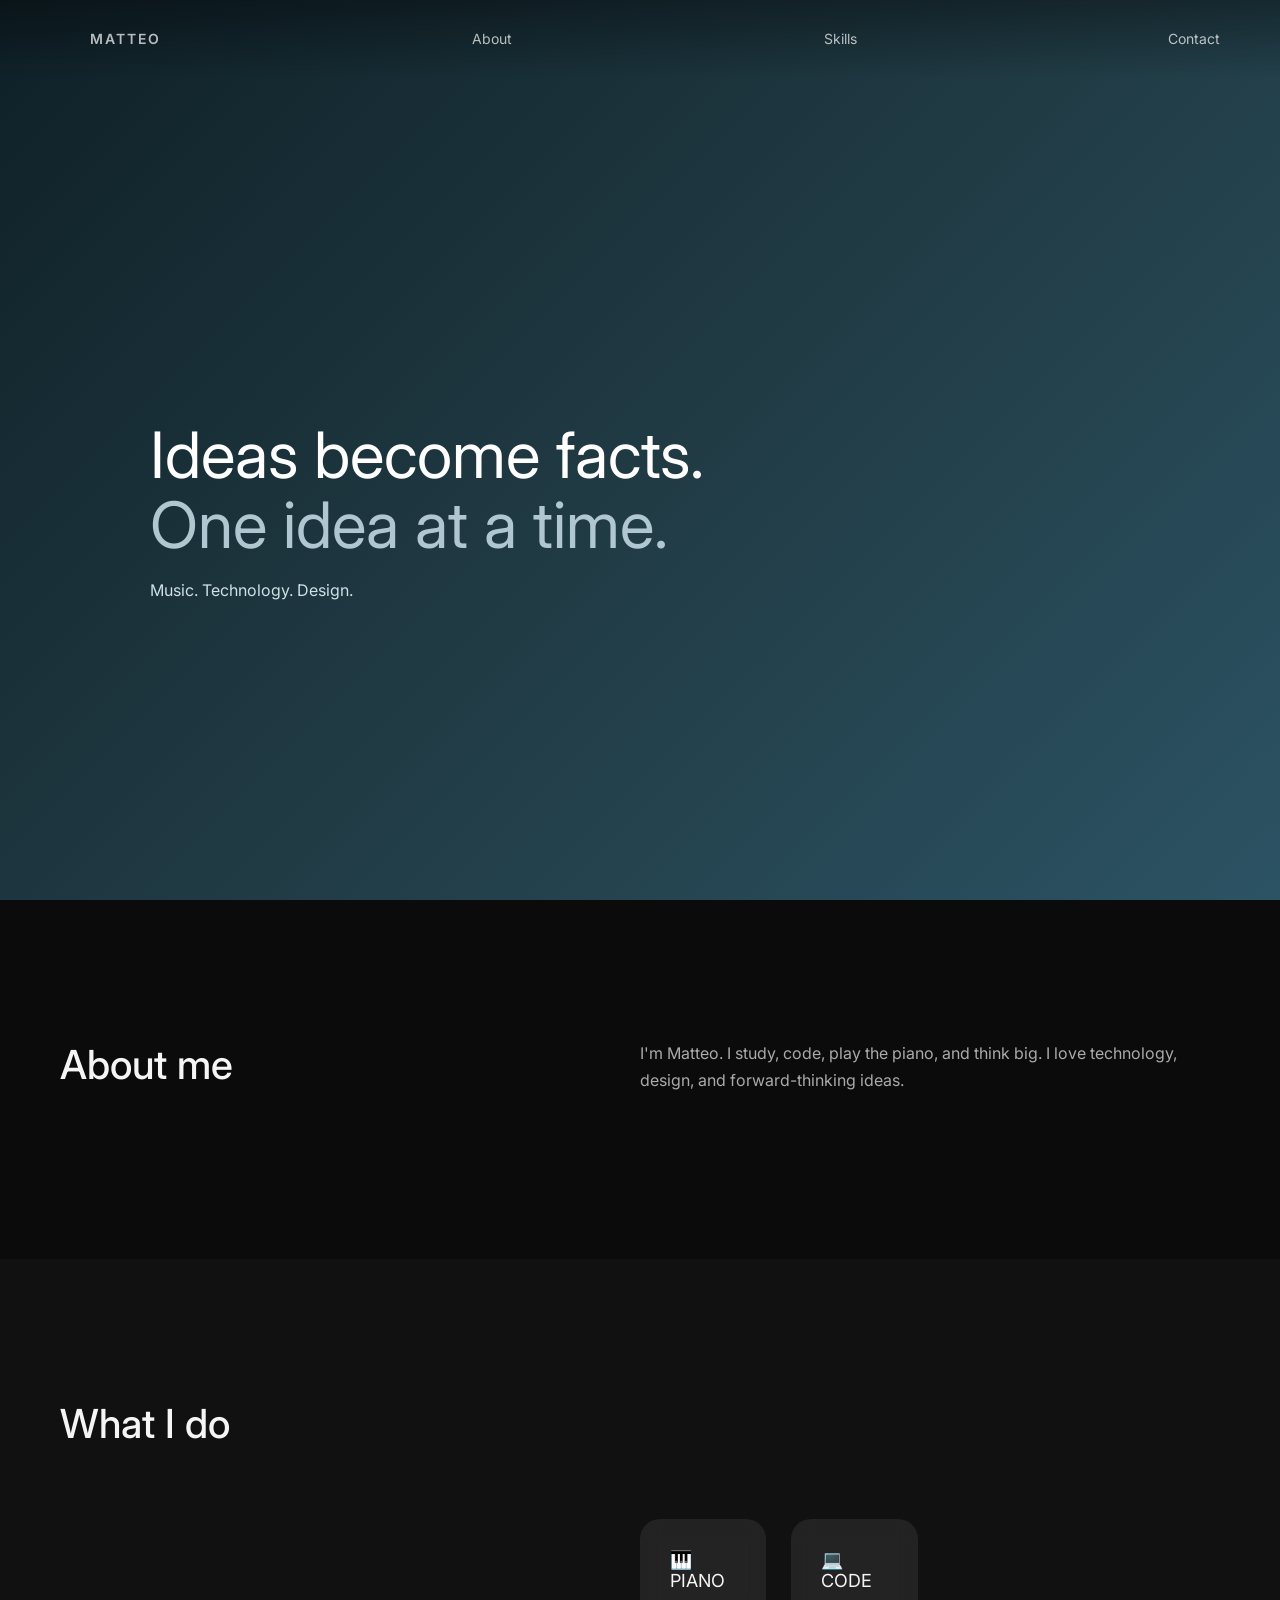
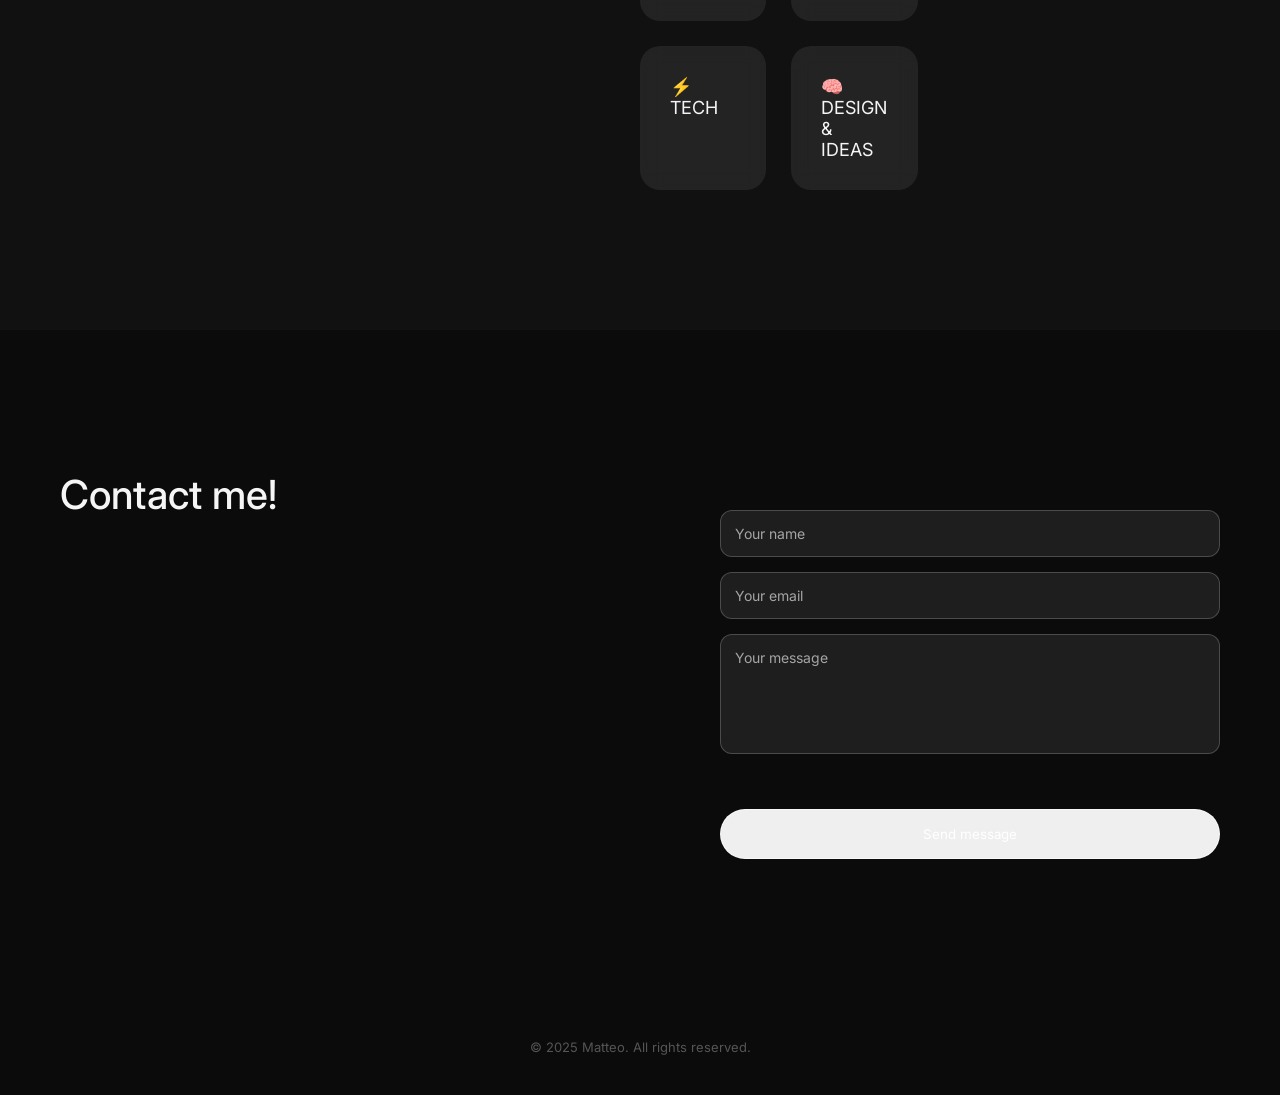
==== index.html @ 4c5456cf "first commit" ====
<!DOCTYPE html>
<html lang="it">
<head>
    <meta charset="UTF-8">
    <meta name="viewport" content="width=device-width, initial-scale=1.0">
    <title>Matteo</title>
    <link rel="stylesheet" href="style.css">
</head>
<body>
<div id="top"></div>

    <header class="hero">
        <nav class="nav">
            <a href="#top" class="logo">MATTEO</a>
            <a href="#about">About</a>
            <a href="#skills">Skills</a>
            <a href="#contact">Contact</a>
        </nav>

        <div class="hero-content">
            <h1>Ideas become facts.<br><span>One idea at a time.</span></h1>
            <p>Music. Technology. Design.</p>
        </div>
    </header>

    <section id="about" class="section">
        <h2>About me</h2>
        <p>
            I'm Matteo. I study, code, play the piano, and think big. I love technology, design, and forward-thinking ideas.
        </p>
    </section>

    <section id="skills" class="section dark">
        <h2>What I do</h2>
        <div class="cards">
            <div class="cards">
    <a href="PIANO.html" class="card">🎹 PIANO</a>
    <a href="CODE.html" class="card">💻 CODE</a>
    <a href="TECH.html" class="card">⚡ TECH</a>
    <a href="D_AND_I.html" class="card">🧠 DESIGN & IDEAS</a>
</div>

        </div>
    </section>

    <section id="contact" class="section">
        <h2>Contact me!</h2>
        <form action="https://formspree.io/f/xykgbzya" method="POST" class="contact-form">
    <input type="text" name="name" placeholder="Your name" required>
    <input type="email" name="email" placeholder="Your email" required>
    <textarea name="message" placeholder="Your message" required></textarea>

    <button type="submit" class="cta">Send message</button>
</form>

    </section>

    <footer>
        © 2025 Matteo. All rights reserved.
    </footer>

</body>
</html>
---- style.css ----
@import url('https://fonts.googleapis.com/css2?family=Inter:wght@300;400;600&display=swap');

* {
    margin: 0;
    padding: 0;
    box-sizing: border-box;
    font-family: 'Inter', sans-serif;
}

body {
    background: #0b0b0b;
    color: #f5f5f5;
}

/* NAV */
.nav {
    position: fixed;
    top: 0;
    left: 0;
    width: 100%;
    padding: 30px 60px;
    display: flex;
    justify-content: space-between;
    align-items: center;
    z-index: 1000;
    background: linear-gradient(
        to bottom,
        rgba(0, 0, 0, 0.35),
        rgba(0, 0, 0, 0)
    );
}


.nav a {
    color: rgba(255,255,255,0.7);
    text-decoration: none;
    font-size: 14px;
    margin-left: 30px;
    transition: 0.3s;
}

.nav a:hover {
    color: white;
}

.logo {
    font-weight: 600;
    letter-spacing: 2px;
}

/* HERO */
.hero {
    min-height: 100vh;
    display: grid;
    place-items: center;
    padding-top: 120px; /* 🔥 QUESTO È IL FIX */
    background: linear-gradient(135deg, #0f2027, #203a43, #2c5364);
}


.hero-content {
    max-width: 1100px;
    width: 100%;
    padding: 0 60px;
}

.hero-content h1 {
    font-size: 64px;
    font-weight: 400;
    line-height: 1.1;
    color: #ffffff;
}

.hero-content span {
    color: #b0c7d1;
}

.hero-content p {
    margin-top: 20px;
    color: #d0e0e7;
    font-size: 16px;
}

/* SECTIONS */
.section {
    padding: 140px 60px;
    display: flex;
    justify-content: center;
}

.section > * {
    max-width: 1100px;
    width: 100%;
}


.section h2 {
    font-size: 40px;
    margin-bottom: 30px;
    font-weight: 500;
}


.section p {
    max-width: 600px;
    color: #aaa;
    line-height: 1.7;
}

.dark {
    background: #111;
    max-width: none;
}

/* CARDS */
.cards {
    display: grid;
    grid-template-columns: repeat(2, 1fr);
    gap: 25px;
    margin-top: 60px;
}

.card {
    background: rgba(255, 255, 255, 0.08);
    backdrop-filter: blur(10px);
    border-radius: 20px;
    padding: 30px;
    font-size: 18px;
    transition: 0.4s ease;
}

.card:hover {
    transform: translateY(-6px);
    background: rgba(255, 255, 255, 0.14);
}


/* CTA */
.cta {
    display: inline-block;
    margin-top: 40px;
    padding: 16px 40px;
    border-radius: 999px;
    border: 1px solid rgba(255,255,255,0.6);
    color: white;
    text-decoration: none;
    transition: 0.3s;
}

.cta:hover {
    background: white;
    color: #0f2027;
}

/* FOOTER */
footer {
    text-align: center;
    padding: 40px;
    font-size: 13px;
    color: #555;
}

.contact-form {
    max-width: 500px;
    margin-top: 40px;
    display: flex;
    flex-direction: column;
    gap: 15px;
}

.contact-form input,
.contact-form textarea {
    background: rgba(255,255,255,0.08);
    border: 1px solid rgba(255,255,255,0.2);
    border-radius: 12px;
    padding: 14px;
    color: white;
    font-size: 14px;
}

.contact-form textarea {
    min-height: 120px;
    resize: none;
}

.contact-form input::placeholder,
.contact-form textarea::placeholder {
    color: rgba(255,255,255,0.6);
}

.contact-form input:focus,
.contact-form textarea:focus {
    outline: none;
    border-color: white;
}

.page {
    min-height: 100vh;
    padding: 160px 60px;
    max-width: 1100px;
    margin: auto;
}

.page h1 {
    font-size: 64px;
    font-weight: 400;
    margin-bottom: 30px;
}

.page p {
    font-size: 18px;
    color: rgba(255,255,255,0.75);
    max-width: 600px;
    line-height: 1.7;
}

a {
    color: inherit;        /* prende il colore del testo normale */
    text-decoration: none;  /* niente sottolineatura */
    cursor: pointer;        /* rimane cliccabile */
    transition: color 0.3s; /* optional: smooth hover */
}

/* opzionale: hover leggero */
a:hover {
    color: #ffffff;         /* o qualsiasi colore “highlight” */
}

.profile-img {
    width: 220px;           /* dimensione */
    height: 180px;     
    border-radius: 0%;   
    margin-bottom: 20px;
    display: block;
}

/* MOBILE */
@media (max-width: 768px) {
    .hero-content h1 {
        font-size: 42px;
    }

    .cards {
        grid-template-columns: 1fr;
    }

    .section {
        padding: 100px 30px;
    }
}
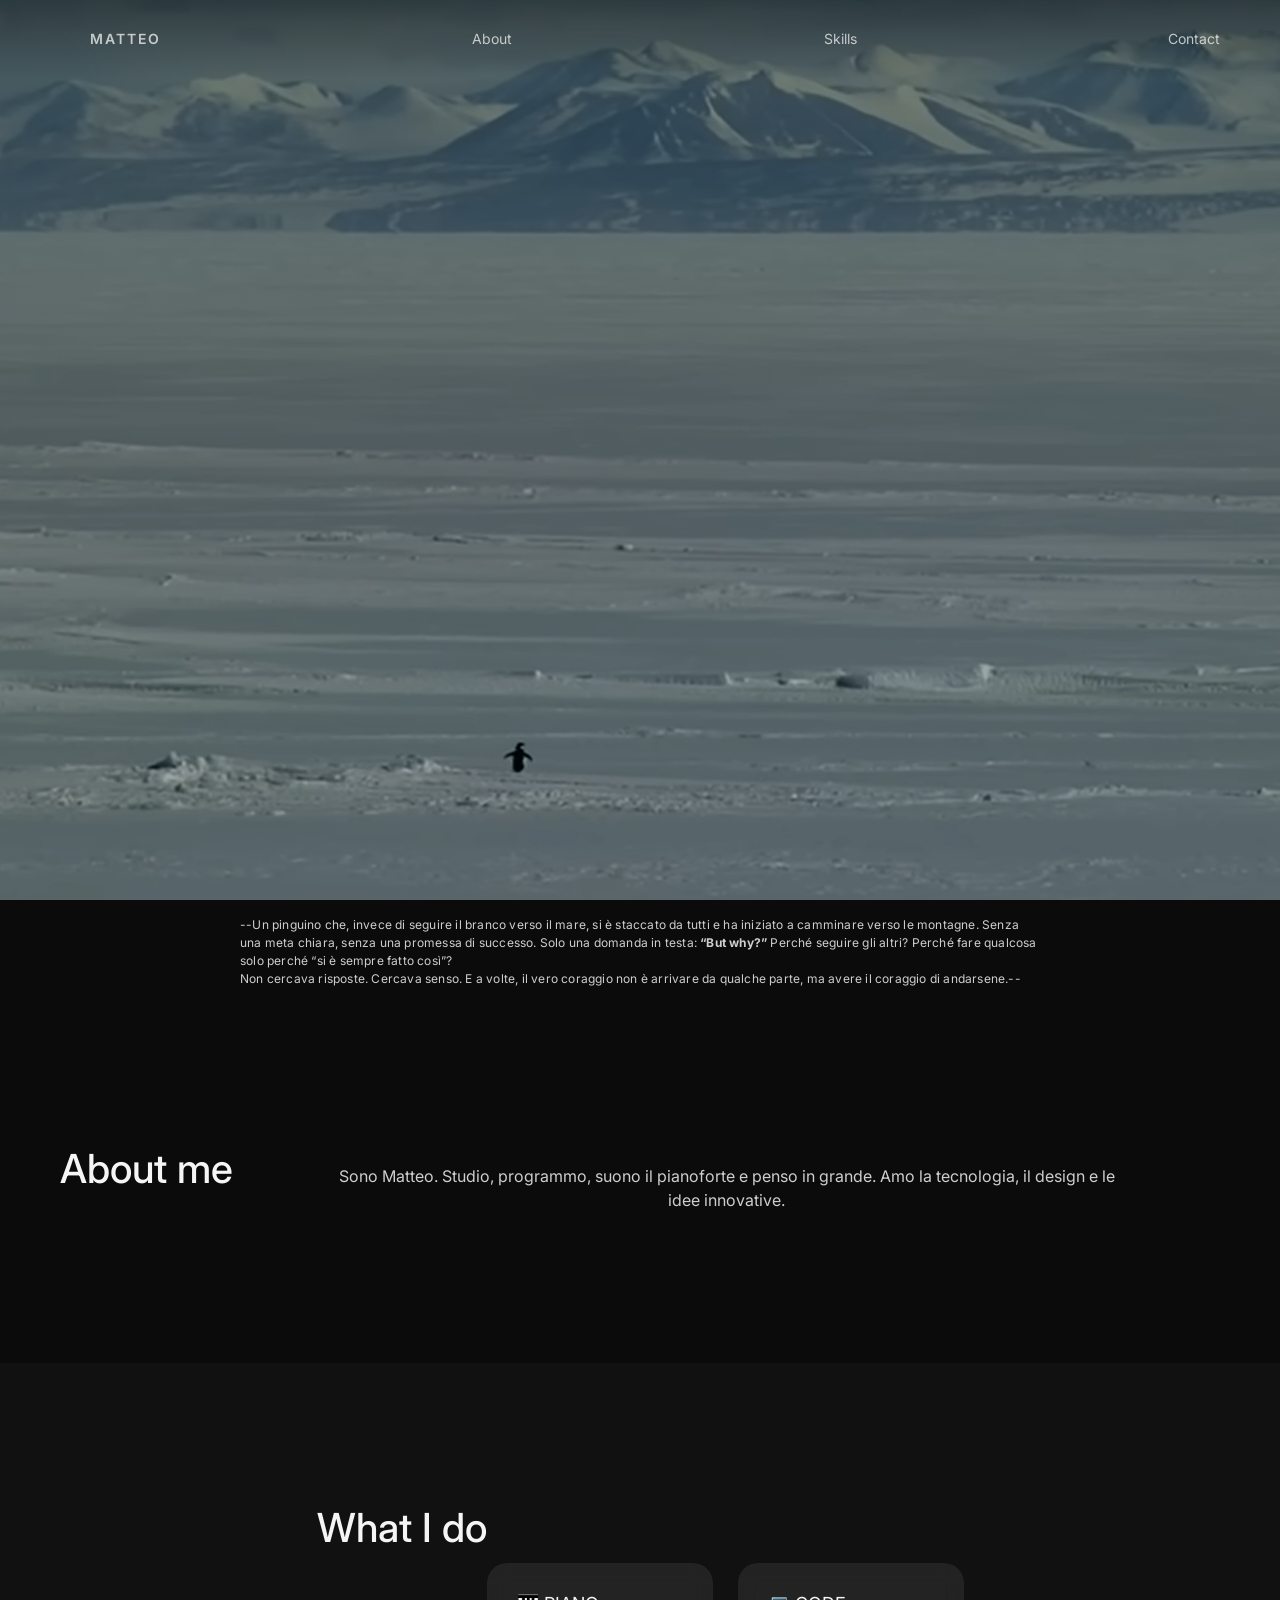
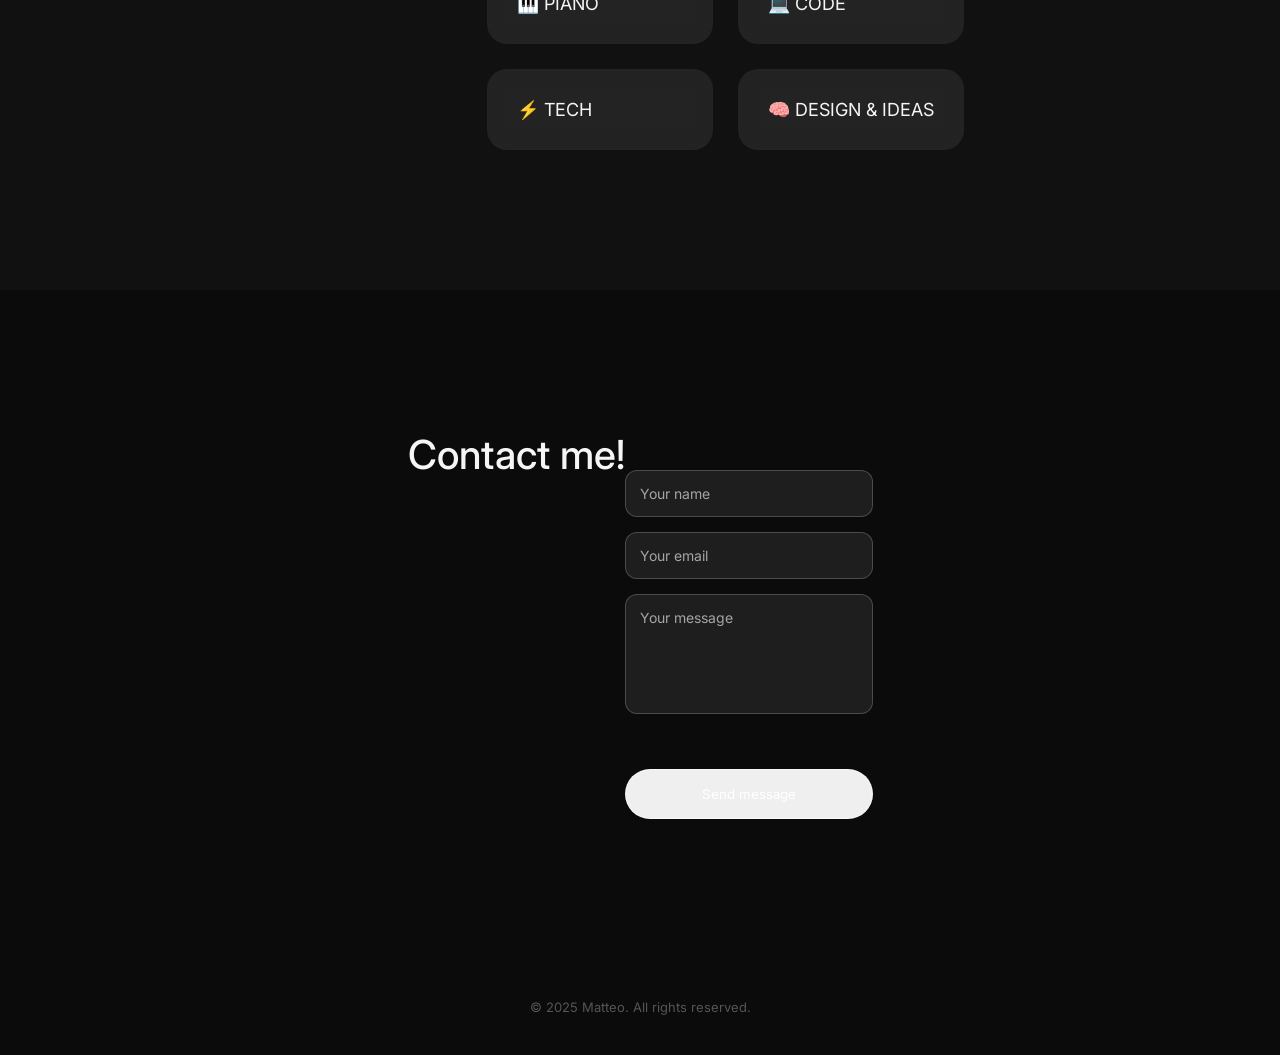
==== commit 3d27b37d: "pinguin update" ====
--- a/index.html
+++ b/index.html
@@ -9,55 +9,65 @@
 <body>
 <div id="top"></div>
 
-    <header class="hero">
-        <nav class="nav">
-            <a href="#top" class="logo">MATTEO</a>
-            <a href="#about">About</a>
-            <a href="#skills">Skills</a>
-            <a href="#contact">Contact</a>
-        </nav>
+<!-- HERO -->
+<header class="hero">
+    <nav class="nav">
+        <a href="#top" class="logo">MATTEO</a>
+        <a href="#about">About</a>
+        <a href="#skills">Skills</a>
+        <a href="#contact">Contact</a>
+    </nav>
+</header>
 
-        <div class="hero-content">
-            <h1>Ideas become facts.<br><span>One idea at a time.</span></h1>
-            <p>Music. Technology. Design.</p>
-        </div>
-    </header>
+<!-- PENGUIN CAPTION (testo piccolo sotto la foto) -->
+<section class="penguin-caption">
+    <p>
+        --Un pinguino che, invece di seguire il branco verso il mare, si è staccato da tutti e ha iniziato a camminare verso le montagne.
+        Senza una meta chiara, senza una promessa di successo. Solo una domanda in testa: <em>“But why?”</em>
+        Perché seguire gli altri? Perché fare qualcosa solo perché “si è sempre fatto così”?<br>
+        Non cercava risposte. Cercava senso.
+        E a volte, il vero coraggio non è arrivare da qualche parte, ma avere il coraggio di andarsene.--
+    </p>
+</section>
 
-    <section id="about" class="section">
-        <h2>About me</h2>
-        <p>
-            I'm Matteo. I study, code, play the piano, and think big. I love technology, design, and forward-thinking ideas.
-        </p>
-    </section>
+<!-- ABOUT ME -->
+<section id="about" class="section">
+    <h2>About me</h2>
+    <p>
+        Sono Matteo. Studio, programmo, suono il pianoforte e penso in grande. Amo la tecnologia, il design e le idee innovative.
+    </p>
+</section>
 
-    <section id="skills" class="section dark">
-        <h2>What I do</h2>
-        <div class="cards">
-            <div class="cards">
-    <a href="PIANO.html" class="card">🎹 PIANO</a>
-    <a href="CODE.html" class="card">💻 CODE</a>
-    <a href="TECH.html" class="card">⚡ TECH</a>
-    <a href="D_AND_I.html" class="card">🧠 DESIGN & IDEAS</a>
-</div>
+<!-- WHAT I DO -->
+<section id="skills" class="section dark">
+    <h2>What I do</h2>
+    <div class="cards">
+        <a href="PIANO.html" class="card">🎹 PIANO</a>
+        <a href="CODE.html" class="card">💻 CODE</a>
+        <a href="TECH.html" class="card">⚡ TECH</a>
+        <a href="D_AND_I.html" class="card">🧠 DESIGN & IDEAS</a>
+    </div>
+</section>
 
-        </div>
-    </section>
+<!-- CONTACT -->
+<section id="contact" class="section">
+    <h2>Contact me!</h2>
 
-    <section id="contact" class="section">
-        <h2>Contact me!</h2>
+    <!-- form sotto il titolo -->
+    <div class="contact-wrapper">
         <form action="https://formspree.io/f/xykgbzya" method="POST" class="contact-form">
-    <input type="text" name="name" placeholder="Your name" required>
-    <input type="email" name="email" placeholder="Your email" required>
-    <textarea name="message" placeholder="Your message" required></textarea>
+            <input type="text" name="name" placeholder="Your name" required>
+            <input type="email" name="email" placeholder="Your email" required>
+            <textarea name="message" placeholder="Your message" required></textarea>
+            <button type="submit" class="cta">Send message</button>
+        </form>
+    </div>
+</section>
 
-    <button type="submit" class="cta">Send message</button>
-</form>
-
-    </section>
-
-    <footer>
-        © 2025 Matteo. All rights reserved.
-    </footer>
+<!-- FOOTER -->
+<footer>
+    © 2025 Matteo. All rights reserved.
+</footer>
 
 </body>
 </html>
--- a/style.css
+++ b/style.css
@@ -50,18 +50,23 @@
 
 /* HERO */
 .hero {
-    min-height: 100vh;
-    display: grid;
-    place-items: center;
-    padding-top: 120px; /* 🔥 QUESTO È IL FIX */
-    background: linear-gradient(135deg, #0f2027, #203a43, #2c5364);
+    position: relative;
+    height: 100vh;
+    width: 100%;
+    background-image:
+        linear-gradient(rgba(0,0,0,0.35), rgba(0,0,0,0.35)),
+        url("pinguin.png");
+    background-size: cover;
+    background-position: center;
+    background-repeat: no-repeat;
+    z-index: 1;
 }
 
 
 .hero-content {
-    max-width: 1100px;
-    width: 100%;
-    padding: 0 60px;
+    position: relative;
+    z-index: 1;
+    max-width: 900px;
 }
 
 .hero-content h1 {
@@ -83,14 +88,18 @@
 
 /* SECTIONS */
 .section {
+    background: #0b0b0b;
+    position: relative;
+    z-index: 2;
+}
+
+.section {
+    position: relative;
+    z-index: 2;
+    background: #0b0b0b;
     padding: 140px 60px;
     display: flex;
     justify-content: center;
-}
-
-.section > * {
-    max-width: 1100px;
-    width: 100%;
 }
 
 
@@ -102,14 +111,18 @@
 
 
 .section p {
-    max-width: 600px;
-    color: #aaa;
-    line-height: 1.7;
-}
-
-.dark {
-    background: #111;
-    max-width: none;
+    display: block;       /* forza a stare sotto il titolo */
+    margin-top: 20px;     /* distanza dal titolo */
+    max-width: 800px;     /* non troppo largo */
+    margin-left: auto;    /* centrato orizzontalmente */
+    margin-right: auto;
+    text-align: center;   /* opzionale: centro il testo */
+    color: rgba(255,255,255,0.8);
+    line-height: 1.5;
+}
+
+.section.dark {
+background: #111;
 }
 
 /* CARDS */
@@ -240,12 +253,63 @@
         font-size: 42px;
     }
 
+    /* le cards diventano verticali */
     .cards {
-        grid-template-columns: 1fr;
-    }
-
+        justify-items: center; /* centra le cards nella colonna */
+    }
+
+    /* padding sezioni più compatto su mobile */
     .section {
-        padding: 100px 30px;
-    }
-}
-
+        padding: 80px 20px;
+    }
+
+    /* testo pinguino leggermente più piccolo su mobile */
+    .penguin-caption p {
+        font-size: 0.8rem;
+        line-height: 1.4;
+    }
+
+    .contact-form {
+        width: 100%;
+        max-width: 400px; /* non troppo largo su mobile */
+        margin: 20px auto 0 auto; /* centra e distanza dal titolo */
+        display: flex;
+        flex-direction: column;
+        gap: 15px; /* distanza tra input e textarea */
+    }
+
+    .contact-form input,
+    .contact-form textarea,
+    .contact-form button {
+        width: 100%;
+    }
+
+    .section p {
+        font-size: 0.85rem; /* leggermente più piccolo su telefono */
+        max-width: 90%;      /* occupa quasi tutta la larghezza */
+    }
+}
+
+
+
+
+.penguin-caption {
+    background: #0b0b0b;
+    padding: 16px 24px;
+    position: relative;
+    z-index: 3;
+}
+
+.penguin-caption p {
+    font-size: 0.75rem;   /* leggermente più grande */
+    line-height: 1.5;
+    color: rgba(255,255,255,0.8); /* leggermente più visibile */
+    letter-spacing: 0.2px;
+    max-width: 800px;
+    margin: 0 auto;
+}
+
+.penguin-caption em {
+    font-weight: 700;  /* rende il testo in <em> grassetto */
+    font-style: normal; /* cancella il corsivo automatico di <em> */
+}
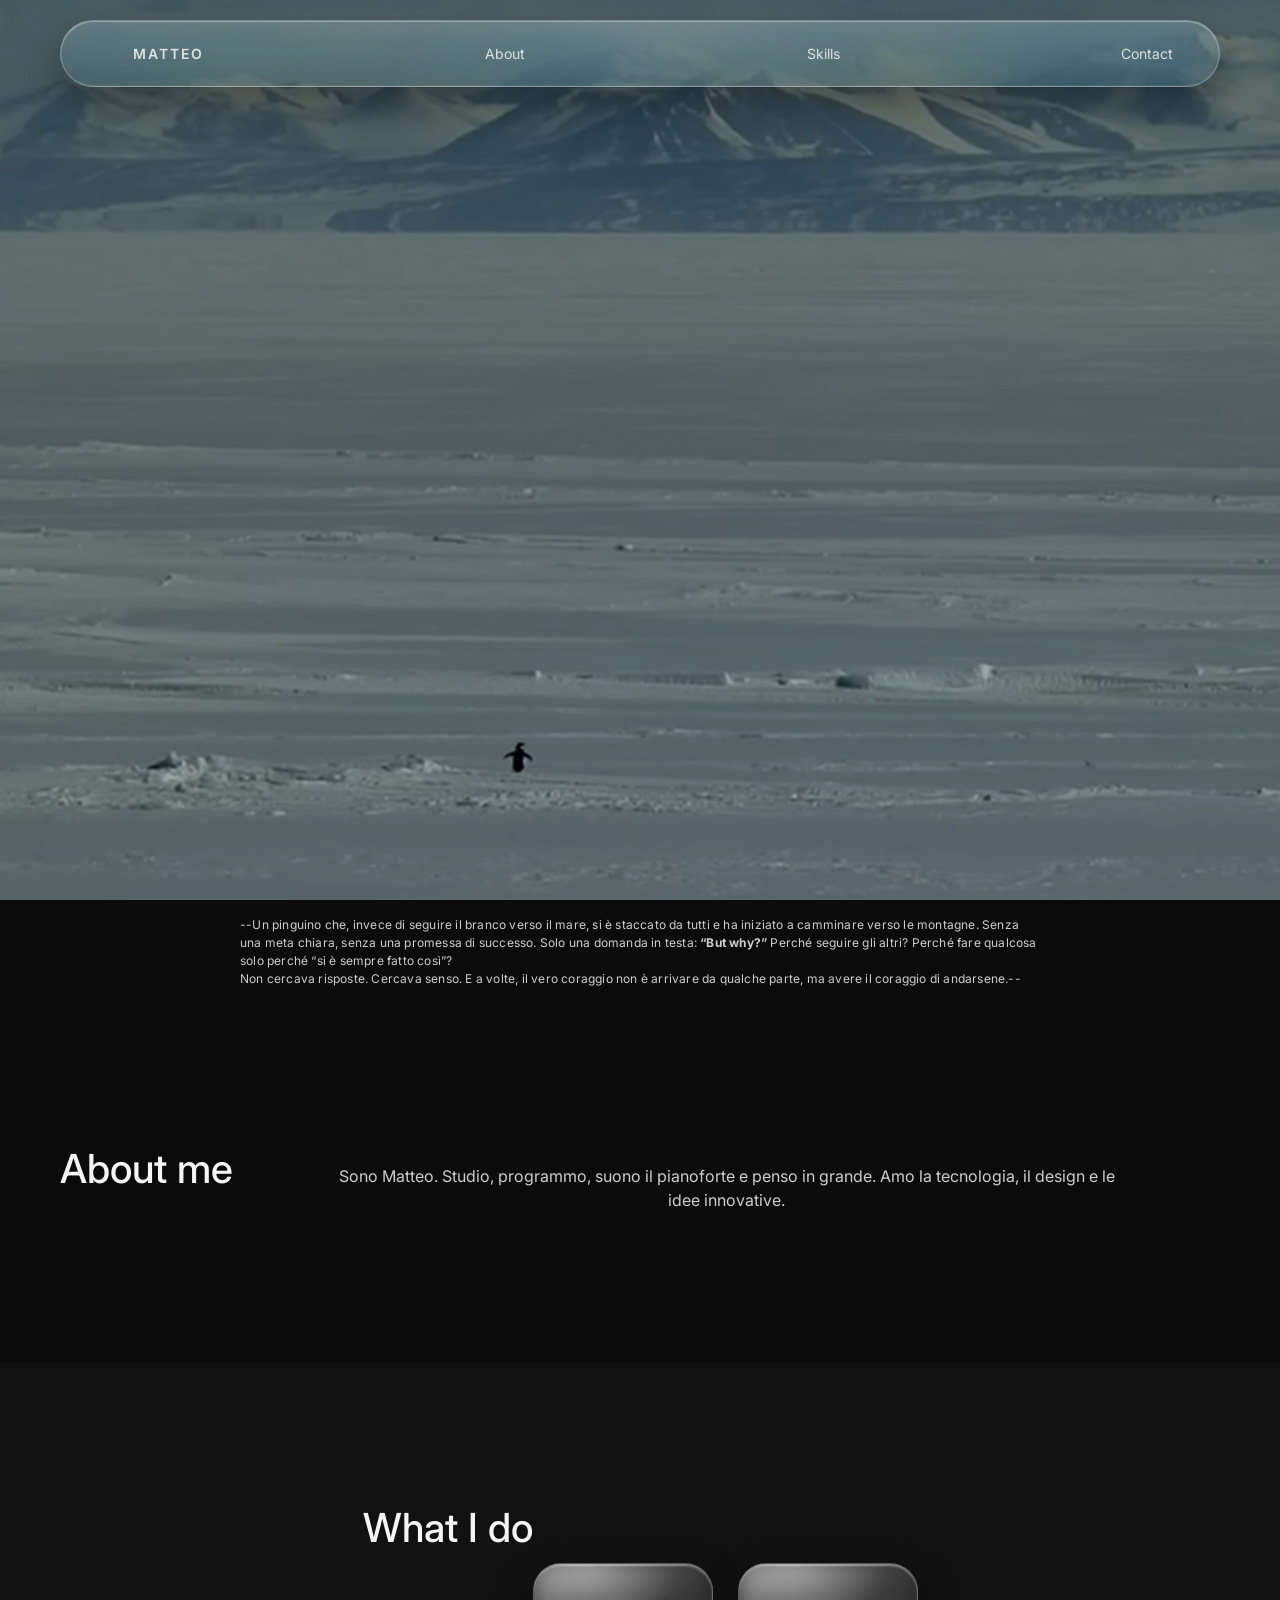
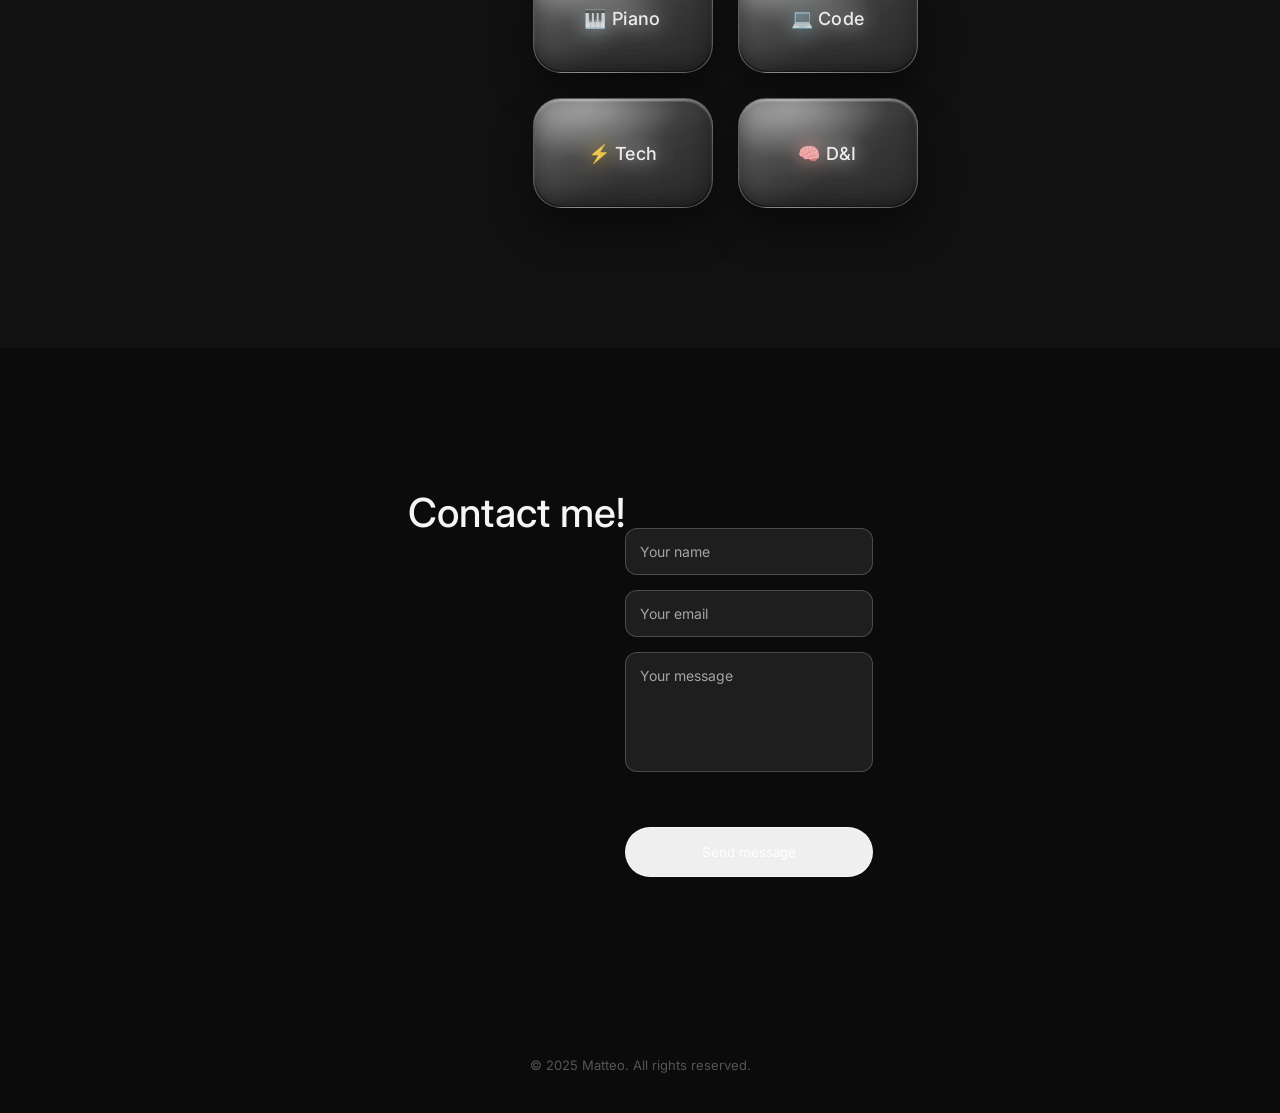
==== commit e41b7bed: "ora spacca a bestia" ====
--- a/index.html
+++ b/index.html
@@ -10,13 +10,15 @@
 <div id="top"></div>
 
 <!-- HERO -->
+    <nav class="nav">
+    <a href="#top" class="logo">MATTEO</a>
+    <a href="#about">About</a>
+    <a href="#skills">Skills</a>
+    <a href="#contact">Contact</a>
+</nav>
 <header class="hero">
-    <nav class="nav">
-        <a href="#top" class="logo">MATTEO</a>
-        <a href="#about">About</a>
-        <a href="#skills">Skills</a>
-        <a href="#contact">Contact</a>
-    </nav>
+</header>
+
 </header>
 
 <!-- PENGUIN CAPTION (testo piccolo sotto la foto) -->
@@ -42,10 +44,10 @@
 <section id="skills" class="section dark">
     <h2>What I do</h2>
     <div class="cards">
-        <a href="PIANO.html" class="card">🎹 PIANO</a>
-        <a href="CODE.html" class="card">💻 CODE</a>
-        <a href="TECH.html" class="card">⚡ TECH</a>
-        <a href="D_AND_I.html" class="card">🧠 DESIGN & IDEAS</a>
+        <a href="PIANO.html" class="card">🎹 Piano</a>
+        <a href="CODE.html" class="card">💻 Code</a>
+        <a href="TECH.html" class="card">⚡ Tech</a>
+        <a href="D_AND_I.html" class="card">🧠 D&I</a>
     </div>
 </section>
 
--- a/style.css
+++ b/style.css
@@ -15,38 +15,77 @@
 /* NAV */
 .nav {
     position: fixed;
-    top: 0;
-    left: 0;
-    width: 100%;
-    padding: 30px 60px;
+    top: 20px;
+    left: 50%;
+    transform: translateX(-50%);
+    width: calc(100% - 120px);
+    padding: 16px 30px;
+
     display: flex;
     justify-content: space-between;
     align-items: center;
+
+    background:
+        linear-gradient(
+            180deg,
+            rgba(255,255,255,0.18),
+            rgba(255,255,255,0.04)
+        );
+
+    backdrop-filter: blur(28px) saturate(200%);
+    -webkit-backdrop-filter: blur(28px) saturate(200%);
+
+    border-radius: 999px;
+    border: 1px solid rgba(255,255,255,0.25);
+
+    box-shadow:
+        0 20px 40px rgba(0,0,0,0.35),
+        inset 0 1px 1px rgba(255,255,255,0.35),
+        inset 0 -1px 1px rgba(255,255,255,0.08);
+
     z-index: 1000;
+}
+
+.nav::before {
+    content: "";
+    position: absolute;
+    inset: 0;
+    border-radius: inherit;
     background: linear-gradient(
-        to bottom,
-        rgba(0, 0, 0, 0.35),
-        rgba(0, 0, 0, 0)
+        120deg,
+        transparent 30%,
+        rgba(255,255,255,0.25),
+        transparent 70%
     );
-}
-
+    opacity: 0.25;
+    pointer-events: none;
+}
 
 .nav a {
-    color: rgba(255,255,255,0.7);
-    text-decoration: none;
+    color: rgba(255,255,255,0.8);
     font-size: 14px;
-    margin-left: 30px;
-    transition: 0.3s;
+    margin-left: 26px;
+    padding: 8px 16px;
+    border-radius: 999px;
+    transition: all 0.35s cubic-bezier(.2,.8,.2,1);
 }
 
 .nav a:hover {
+    background: rgba(255,255,255,0.22);
+    box-shadow:
+        inset 0 1px 1px rgba(255,255,255,0.35),
+        0 6px 14px rgba(0,0,0,0.25);
     color: white;
-}
+    transform: translateX(-50%) translateY(-2px);
+}
+
 
 .logo {
     font-weight: 600;
     letter-spacing: 2px;
-}
+    margin-left: 0;
+}
+
 
 /* HERO */
 .hero {
@@ -126,26 +165,90 @@
 }
 
 /* CARDS */
-.cards {
-    display: grid;
-    grid-template-columns: repeat(2, 1fr);
+.cards { 
+    display: grid; 
+    grid-template-columns: repeat(auto-fit, minmax(180px, 1fr));
     gap: 25px;
-    margin-top: 60px;
-}
+    grid-template-columns: 
+    repeat(2, 1fr); gap: 25px; 
+    margin-top: 60px; }
 
 .card {
-    background: rgba(255, 255, 255, 0.08);
+    position: relative;
+    display: flex;
+    align-items: center;
+    justify-content: center;
+
+    min-width: 180px; /* prima era implicito, ora fissa una larghezza minima */
+    text-align: center; /* per centrare il testo */
+
+    height: 110px;
+    border-radius: 28px;
+
+    font-size: 18px;
+    font-weight: 500;
+    letter-spacing: 0.3px;
+
+    color: rgba(255,255,255,0.9);
+
+    background:
+        radial-gradient(
+            120% 120% at 30% 0%,
+            rgba(255,255,255,0.35),
+            rgba(255,255,255,0.08) 45%,
+            rgba(255,255,255,0.03)
+        );
+
+    backdrop-filter: blur(30px) saturate(220%);
+    -webkit-backdrop-filter: blur(30px) saturate(220%);
+
+    border: 1px solid rgba(255,255,255,0.28);
+
+    box-shadow:
+        0 20px 40px rgba(0,0,0,0.45),
+        inset 0 2px 2px rgba(255,255,255,0.45),
+        inset 0 -6px 12px rgba(0,0,0,0.25);
+
+    transition: all 0.4s cubic-bezier(.2,.8,.2,1);
+}
+.card::before {
+    content: "";
+    position: absolute;
+    inset: 0;
+    border-radius: inherit;
+    background: linear-gradient(
+        140deg,
+        rgba(255,255,255,0.55),
+        rgba(255,255,255,0.15) 35%,
+        transparent 60%
+    );
+    opacity: 0.3;
+    pointer-events: none;
+}
+
+.card::after {
+    content: "";
+    position: absolute;
+    inset: 1px;
+    border-radius: inherit;
+    background: rgba(255,255,255,0.04);
     backdrop-filter: blur(10px);
-    border-radius: 20px;
-    padding: 30px;
-    font-size: 18px;
-    transition: 0.4s ease;
-}
+    pointer-events: none;
+}
+
 
 .card:hover {
-    transform: translateY(-6px);
-    background: rgba(255, 255, 255, 0.14);
-}
+    transform: translateY(-6px) scale(1.02);
+    box-shadow:
+        0 30px 60px rgba(0,0,0,0.55),
+        inset 0 2px 2px rgba(255,255,255,0.55),
+        inset 0 -8px 16px rgba(0,0,0,0.35);
+}
+
+.card:active {
+    transform: translateY(-2px) scale(0.98);
+}
+
 
 
 /* CTA */
@@ -255,8 +358,14 @@
 
     /* le cards diventano verticali */
     .cards {
-        justify-items: center; /* centra le cards nella colonna */
-    }
+        grid-template-columns: 1fr;
+    }
+
+    .card {
+        height: 90px;
+        font-size: 16px;
+    }
+
 
     /* padding sezioni più compatto su mobile */
     .section {
@@ -288,7 +397,20 @@
         font-size: 0.85rem; /* leggermente più piccolo su telefono */
         max-width: 90%;      /* occupa quasi tutta la larghezza */
     }
-}
+
+
+    .nav {
+        width: calc(100% - 32px);
+        padding: 14px 20px;
+    }
+
+    .nav a {
+        margin-left: 14px;
+        padding: 6px 12px;
+    }
+}
+
+
 
 
 
@@ -312,4 +434,293 @@
 .penguin-caption em {
     font-weight: 700;  /* rende il testo in <em> grassetto */
     font-style: normal; /* cancella il corsivo automatico di <em> */
-}+}
+
+/* =========================
+   PIANO PAGE STYLES
+   ========================= */
+
+.page h1 {
+    font-size: 56px;
+    font-weight: 400;
+    margin-bottom: 20px;
+    color: #ffffff;
+    text-align: center;
+}
+
+.page p {
+    font-size: 18px;
+    color: rgba(255,255,255,0.8);
+    max-width: 650px;
+    line-height: 1.6;
+    margin: 0 auto 40px auto;
+    text-align: center;
+}
+
+.profile-img {
+    display: block;
+    width: 280px;
+    height: 200px;
+    border-radius: 12px;  /* leggermente arrotondata */
+    margin: 0 auto 40px auto; /* centrata */
+    box-shadow: 0 15px 30px rgba(0,0,0,0.5); /* ombra elegante */
+    transition: transform 0.3s ease, box-shadow 0.3s ease;
+}
+
+.profile-img:hover {
+    transform: scale(1.05);
+    box-shadow: 0 20px 40px rgba(0,0,0,0.6);
+}
+
+/* CTA LINK BACK HOME */
+.page .cta-back {
+    display: inline-block;
+    margin: 20px auto 0 auto;
+    padding: 12px 36px;
+    border-radius: 999px;
+    border: 1px solid rgba(255,255,255,0.6);
+    color: white;
+    text-decoration: none;
+    text-align: center;
+    transition: 0.3s;
+}
+
+.page .cta-back:hover {
+    background: white;
+    color: #0f2027;
+}
+
+/* MOBILE RESPONSIVE */
+@media (max-width: 768px) {
+    .page h1 {
+        font-size: 40px;
+    }
+
+    .page p {
+        font-size: 0.9rem;
+        max-width: 90%;
+    }
+
+    .profile-img {
+        width: 200px;
+        height: 150px;
+    }
+}
+
+
+/* =========================
+   CODE PAGE STYLES
+   ========================= */
+
+.page h1 {
+    font-size: 56px;
+    font-weight: 400;
+    margin-bottom: 20px;
+    color: #ffffff;
+    text-align: center;
+}
+
+.page p {
+    font-size: 18px;
+    color: rgba(255,255,255,0.8);
+    max-width: 650px;
+    line-height: 1.6;
+    margin: 0 auto 40px auto;
+    text-align: center;
+}
+
+.profile-img {
+    display: block;
+    width: 380px;   /* dimensione maggiore per Code */
+    height: 280px;
+    border-radius: 12px;  /* leggermente arrotondata */
+    margin: 0 auto 40px auto; /* centrata */
+    box-shadow: 0 15px 30px rgba(0,0,0,0.5); /* ombra elegante */
+    transition: transform 0.3s ease, box-shadow 0.3s ease;
+}
+
+.profile-img:hover {
+    transform: scale(1.05);
+    box-shadow: 0 20px 40px rgba(0,0,0,0.6);
+}
+
+/* CTA LINK BACK HOME */
+.page .cta-back {
+    display: inline-block;
+    margin: 20px auto 0 auto;
+    padding: 12px 36px;
+    border-radius: 999px;
+    border: 1px solid rgba(255,255,255,0.6);
+    color: white;
+    text-decoration: none;
+    text-align: center;
+    transition: 0.3s;
+}
+
+.page .cta-back:hover {
+    background: white;
+    color: #0f2027;
+}
+
+/* MOBILE RESPONSIVE */
+@media (max-width: 768px) {
+    .page h1 {
+        font-size: 40px;
+    }
+
+    .page p {
+        font-size: 0.9rem;
+        max-width: 90%;
+    }
+
+    .profile-img {
+        width: 250px;
+        height: 180px;
+    }
+}
+
+
+/* =========================
+   DESIGN & IDEAS PAGE STYLES
+   ========================= */
+
+.page h1 {
+    font-size: 56px;
+    font-weight: 400;
+    margin-bottom: 20px;
+    color: #ffffff;
+    text-align: center;
+}
+
+.page p {
+    font-size: 18px;
+    color: rgba(255,255,255,0.8);
+    max-width: 650px;
+    line-height: 1.6;
+    margin: 0 auto 40px auto;
+    text-align: center;
+}
+
+/* immagini multiple centrate */
+.page .profile-img {
+    display: block;
+    width: 380px;
+    height: 280px;
+    border-radius: 12px;  /* leggermente arrotondate */
+    margin: 0 auto 40px auto; /* centrata e distanziata */
+    box-shadow: 0 15px 30px rgba(0,0,0,0.5);
+    transition: transform 0.3s ease, box-shadow 0.3s ease;
+}
+
+.page .profile-img:hover {
+    transform: scale(1.05);
+    box-shadow: 0 20px 40px rgba(0,0,0,0.6);
+}
+
+/* CTA LINK BACK HOME */
+.page .cta-back {
+    display: inline-block;
+    margin: 20px auto 0 auto;
+    padding: 12px 36px;
+    border-radius: 999px;
+    border: 1px solid rgba(255,255,255,0.6);
+    color: white;
+    text-decoration: none;
+    text-align: center;
+    transition: 0.3s;
+}
+
+.page .cta-back:hover {
+    background: white;
+    color: #0f2027;
+}
+
+/* MOBILE RESPONSIVE */
+@media (max-width: 768px) {
+    .page h1 {
+        font-size: 40px;
+    }
+
+    .page p {
+        font-size: 0.9rem;
+        max-width: 90%;
+    }
+
+    .page .profile-img {
+        width: 250px;
+        height: 180px;
+    }
+}
+
+
+/* =========================
+   TECHNOLOGY PAGE STYLES
+   ========================= */
+
+.page h1 {
+    font-size: 56px;
+    font-weight: 400;
+    margin-bottom: 20px;
+    color: #ffffff;
+    text-align: center;
+}
+
+.page p {
+    font-size: 18px;
+    color: rgba(255,255,255,0.8);
+    max-width: 650px;
+    line-height: 1.6;
+    margin: 0 auto 40px auto;
+    text-align: center;
+}
+
+/* immagine centrata */
+.page .profile-img {
+    display: block;
+    width: 380px;
+    height: 280px;
+    border-radius: 12px;  /* leggermente arrotondata */
+    margin: 0 auto 40px auto; /* centrata e distanziata dal testo */
+    box-shadow: 0 15px 30px rgba(0,0,0,0.5);
+    transition: transform 0.3s ease, box-shadow 0.3s ease;
+}
+
+.page .profile-img:hover {
+    transform: scale(1.05);
+    box-shadow: 0 20px 40px rgba(0,0,0,0.6);
+}
+
+/* CTA LINK BACK HOME */
+.page .cta-back {
+    display: inline-block;
+    margin: 20px auto 0 auto;
+    padding: 12px 36px;
+    border-radius: 999px;
+    border: 1px solid rgba(255,255,255,0.6);
+    color: white;
+    text-decoration: none;
+    text-align: center;
+    transition: 0.3s;
+}
+
+.page .cta-back:hover {
+    background: white;
+    color: #0f2027;
+}
+
+/* MOBILE RESPONSIVE */
+@media (max-width: 768px) {
+    .page h1 {
+        font-size: 40px;
+    }
+
+    .page p {
+        font-size: 0.9rem;
+        max-width: 90%;
+    }
+
+    .page .profile-img {
+        width: 250px;
+        height: 180px;
+    }
+}
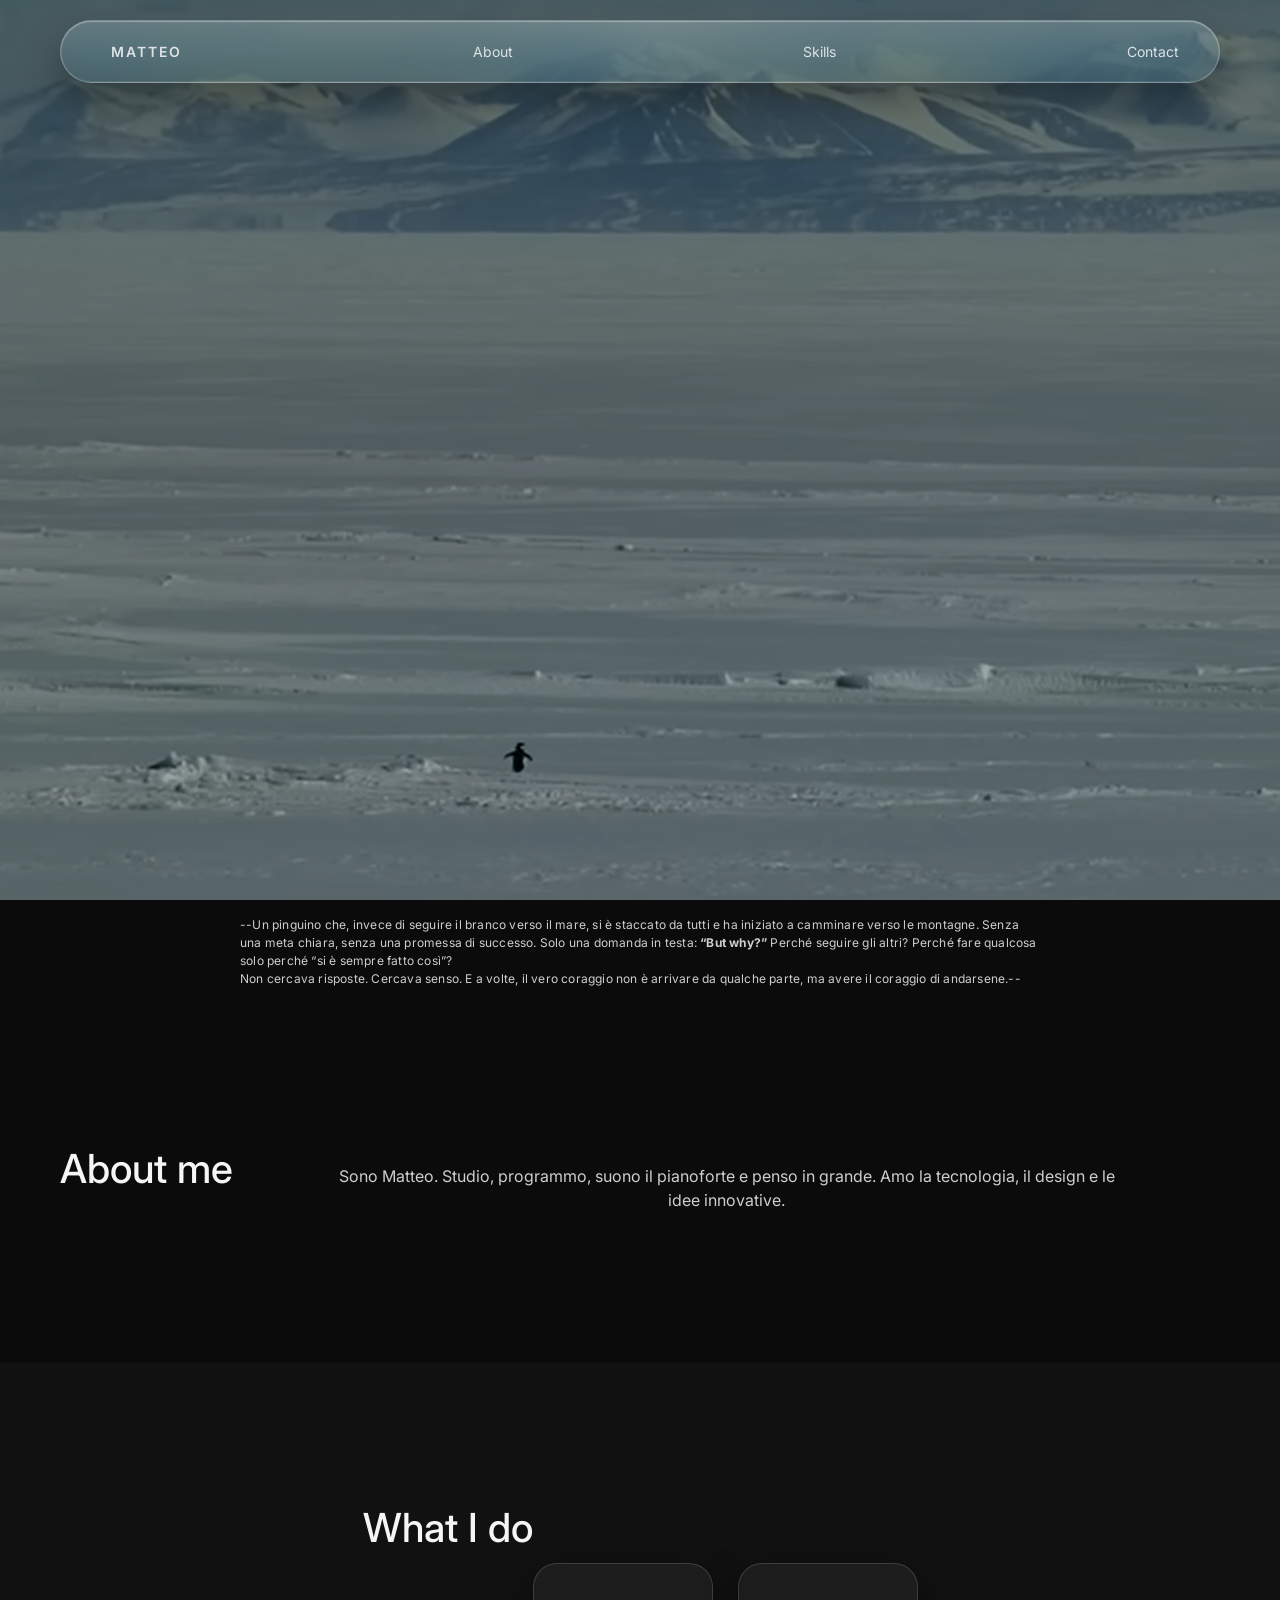
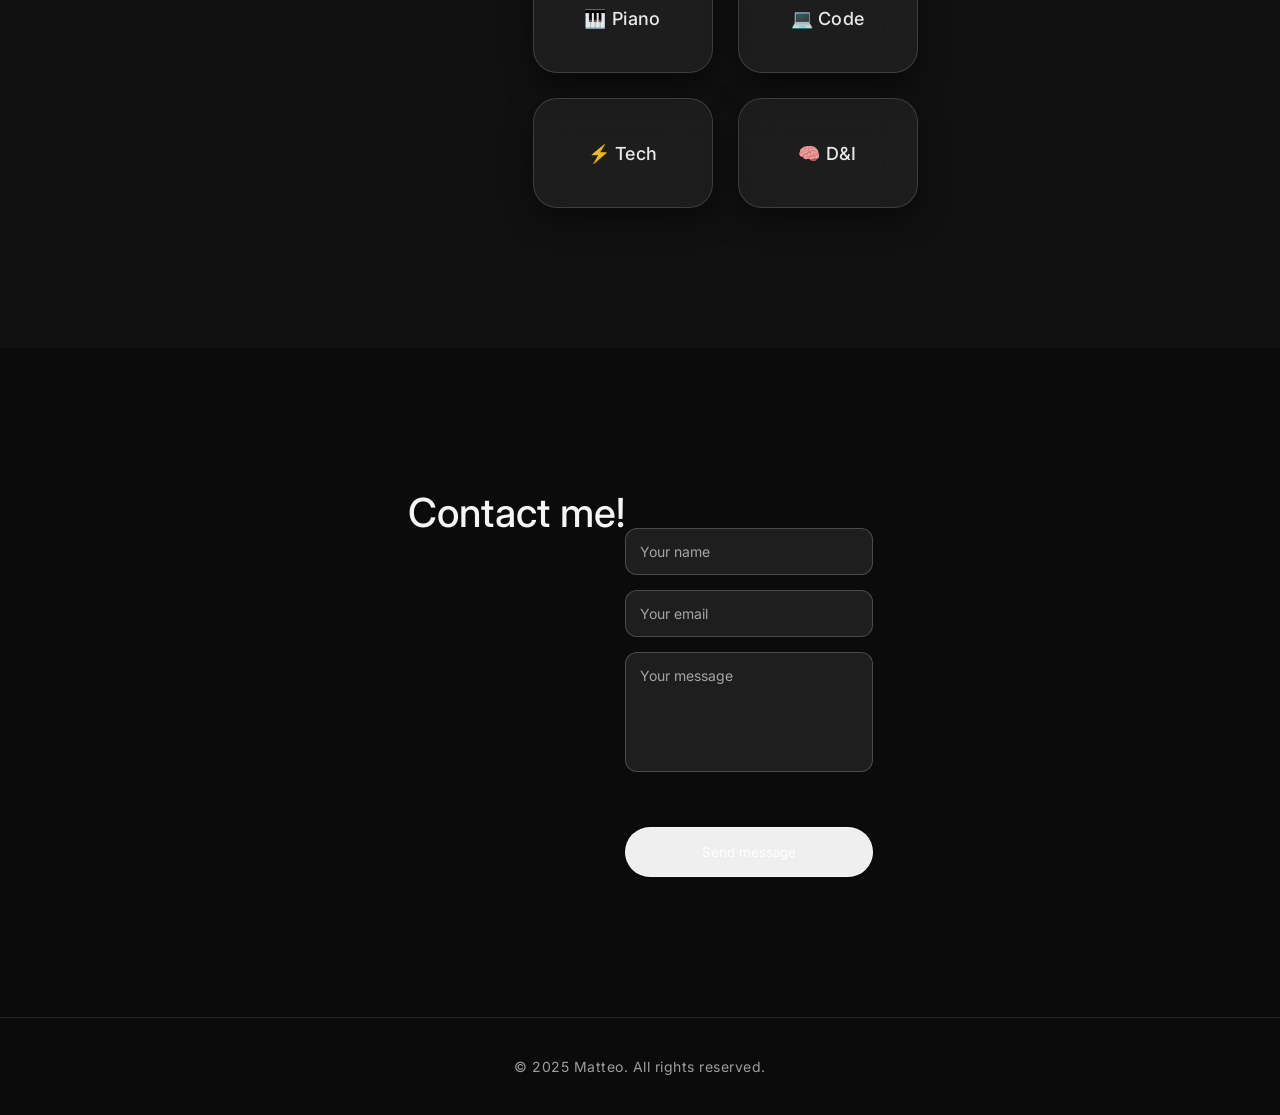
==== commit f895e76f: "javascript" ====
--- a/index.html
+++ b/index.html
@@ -71,5 +71,7 @@
     © 2025 Matteo. All rights reserved.
 </footer>
 
+<script src="script.js"></script>
+
 </body>
 </html>
--- a/style.css
+++ b/style.css
@@ -64,11 +64,12 @@
 .nav a {
     color: rgba(255,255,255,0.8);
     font-size: 14px;
-    margin-left: 26px;
-    padding: 8px 16px;
+    margin-left: 10px;
+    padding: 6px 10px;
     border-radius: 999px;
     transition: all 0.35s cubic-bezier(.2,.8,.2,1);
 }
+
 
 .nav a:hover {
     background: rgba(255,255,255,0.22);
@@ -724,3 +725,184 @@
         height: 180px;
     }
 }
+
+
+/* =========================
+   FINAL CARD STYLE
+   ========================= */
+
+.card {
+    position: relative;
+    display: flex;
+    align-items: center;
+    justify-content: center;
+
+    height: 110px;
+    border-radius: 24px;
+
+    font-size: 18px;
+    font-weight: 500;
+
+    background: rgba(255,255,255,0.05);
+    border: 1px solid rgba(255,255,255,0.15);
+
+    backdrop-filter: blur(20px);
+    -webkit-backdrop-filter: blur(20px);
+
+    box-shadow:
+        0 12px 30px rgba(0,0,0,0.5);
+
+    transition:
+        transform 0.35s cubic-bezier(.2,.8,.2,1),
+        box-shadow 0.35s,
+        background 0.35s;
+}
+
+/* rimuove gli overlay vecchi */
+.card::before,
+.card::after {
+    display: none;
+}
+
+.card:hover {
+    transform: translateY(-6px) scale(1.03);
+
+    background: rgba(255,255,255,0.08);
+
+    box-shadow:
+        0 25px 60px rgba(0,0,0,0.7);
+}
+
+.card:active {
+    transform: scale(0.97);
+}
+
+@media (max-width: 768px) {
+    .nav {
+        top: 0;
+        width: 100%;
+        padding: 14px 20px;
+    }
+}
+
+
+/* =========================
+   ANIMAZIONI
+   ========================= */
+@keyframes fadeIn {
+    from { opacity: 0; transform: translateY(20px); }
+    to { opacity: 1; transform: translateY(0); }
+}
+
+.fade-in {
+    animation: fadeIn 1.2s ease forwards;
+}
+
+@keyframes imgBounce {
+    0%, 100% { transform: translateY(0); }
+    50% { transform: translateY(-8px); }
+}
+
+.animate-img:hover {
+    animation: imgBounce 0.6s ease;
+}
+
+/* =========================
+   TESTO GLOW
+   ========================= */
+.glow-text {
+    background: linear-gradient(90deg, #00f5ff, #ff00ff);
+    -webkit-background-clip: text;
+    -webkit-text-fill-color: transparent;
+    font-weight: 700;
+    text-shadow: 0 0 8px rgba(0,255,255,0.5), 0 0 12px rgba(255,0,255,0.4);
+}
+
+/* =========================
+   FINESTRA JS
+   ========================= */
+.js-window {
+    background: rgba(20,20,20,0.85);
+    border: 1px solid rgba(255,255,255,0.2);
+    border-radius: 12px;
+    max-width: 600px;
+    margin: 40px auto 0 auto;
+    box-shadow: 0 15px 30px rgba(0,0,0,0.5);
+    overflow: hidden;
+}
+
+.js-header {
+    background: #111;
+    padding: 10px 16px;
+    font-weight: 600;
+    color: #fff;
+    border-bottom: 1px solid rgba(255,255,255,0.2);
+    font-family: monospace;
+}
+
+.js-code {
+    padding: 20px;
+    color: #0ff;
+    font-family: monospace;
+    font-size: 14px;
+    white-space: pre-wrap;
+    line-height: 1.5;
+    background: rgba(0,0,0,0.1);
+}
+
+/* =========================
+   FOOTER STYLISH
+   ========================= */
+footer {
+    text-align: center;
+    padding: 40px 20px;
+    font-size: 14px;
+    color: rgba(255,255,255,0.6);
+    border-top: 1px solid rgba(255,255,255,0.1);
+    letter-spacing: 0.5px;
+}
+
+/* Fade-in anche per il footer */
+footer p {
+    animation: fadeIn 1.2s ease forwards;
+}
+
+
+/* SONG PLAYER */
+.song-player {
+    text-align: center;
+    margin: 40px auto;
+}
+
+.song-name {
+    font-size: 20px;
+    color: #00f5ff;
+    margin-bottom: 16px;
+    font-weight: 600;
+    text-shadow: 0 0 6px rgba(0,245,255,0.5);
+}
+
+.play-btn {
+    padding: 14px 40px;
+    font-size: 16px;
+    font-weight: 600;
+    border-radius: 999px;
+    border: 1px solid rgba(255,255,255,0.6);
+    background: #111;
+    color: #fff;
+    cursor: pointer;
+    transition: all 0.3s ease;
+    box-shadow: 0 4px 12px rgba(0,0,0,0.5);
+}
+
+.play-btn:hover {
+    background: #00f5ff;
+    color: #0b0b0b;
+    box-shadow: 0 0 20px #00f5ff, 0 0 40px #00f5ff80;
+    transform: translateY(-2px) scale(1.05);
+}
+
+.play-btn:active {
+    transform: scale(0.98);
+    box-shadow: inset 0 4px 8px rgba(0,0,0,0.5);
+}
